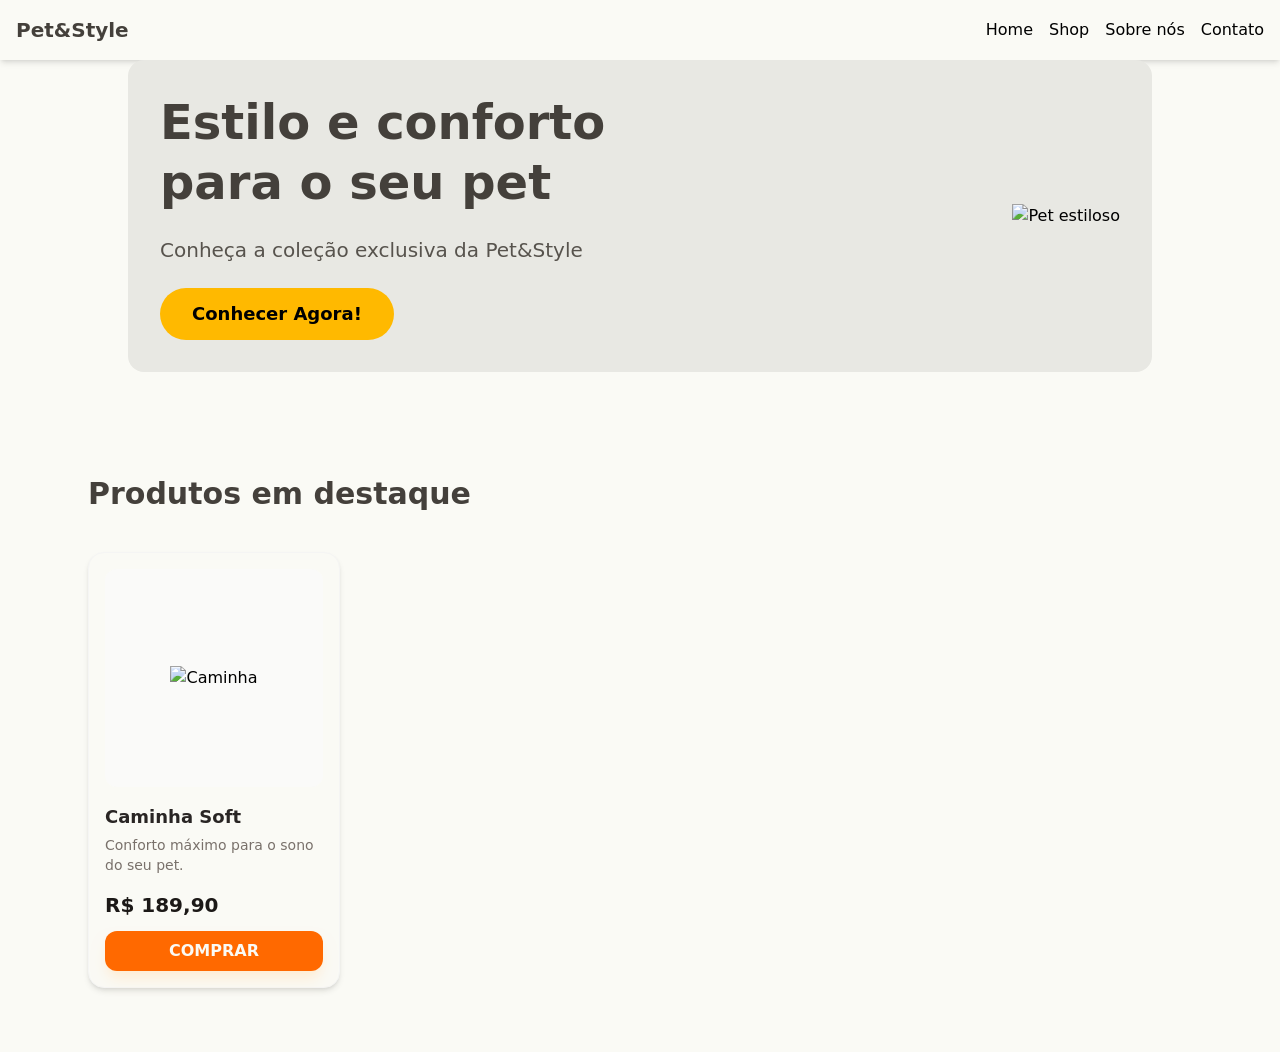
==== index.html @ 5dee0527 "Primeiro commit" ====
<!doctype html>
<html lang="pt-br">
  <head>
    <meta charset="UTF-8" />
    <meta name="viewport" content="width=device-width, initial-scale=1.0" />
    <title>${1:Título da Página}</title>

    <link rel="stylesheet" href="css/style.css" />
  </head>
  <body class="bg-white">
    <header class="p-4 bg-white shadow-md">
      <nav class="flex flex-col md:flex-row md:justify-between md:items-center">
        <div class="flex justify-between items-center">
          <a href="#" class="text-stone-700 font-bold text-xl">Pet&Style</a>
          <button id="menu-button" class="md:hidden p-2 border rounded">
            ☰
          </button>
        </div>

        <ul
          id="menu"
          class="hidden md:flex flex-col md:flex-row gap-4 mt-4 md:mt-0"
        >
          <li><a href="#" class="hover:text-amber-400">Home</a></li>
          <li><a href="#" class="hover:text-amber-400">Shop</a></li>
          <li><a href="#" class="hover:text-amber-400">Sobre nós</a></li>
          <li><a href="#" class="hover:text-amber-400">Contato</a></li>
        </ul>
      </nav>
    </header>
    <main id="main-content" tabindex="-1">
      <section id="hero" class="grid-cols-2">
        <div
          id="container"
          class="bg-olive-200 grid grid-cols-1 md:grid-cols-2 gap-x-8 items-center max-w-5xl mx-auto p-8 rounded-2xl"
        >
          <div class="space-y-6">
            <h1 class="text-5xl font-extrabold text-stone-700 leading-tight">
              Estilo e conforto para o seu pet
            </h1>
            <h2 class="text-xl text-stone-600">
              Conheça a coleção exclusiva da Pet&Style
            </h2>
            <button
              class="bg-amber-400 hover:bg-amber-500 px-8 py-3 rounded-full font-bold transition text-lg"
            >
              Conhecer Agora!
            </button>
          </div>
          <div class="flex justify-center md:justify-end">
            <img
              src="img/herogold3nobg.png"
              alt="Pet estiloso"
              class="max-h-96 md:max-h-[500px] object-contain"
            />
          </div>
        </div>
      </section>
      <section id="produtos" class="py-16 px-6 max-w-6xl mx-auto">
        <h2
          class="text-3xl font-bold text-stone-700 mb-10 text-center md:text-left pt-10"
        >
          Produtos em destaque
        </h2>
        <div class="grid grid-cols-1 md:grid-cols-2 lg:grid-cols-4 gap-8">
          <div
            class="bg-white p-4 rounded-2xl shadow-md border border-stone-100 flex flex-col"
          >
            <div
              class="bg-stone-50 rounded-xl mb-4 flex justify-center items-center aspect-square p-4"
            >
              <img
                src="https://images.unsplash.com/photo-1541599540903-216a46ca1dfa?q=80&w=300"
                alt="Caminha"
                class="max-h-full object-contain"
              />
            </div>

            <div class="flex-grow">
              <h3 class="font-bold text-stone-800 text-lg">Caminha Soft</h3>
              <p class="text-sm text-stone-500 mt-1">
                Conforto máximo para o sono do seu pet.
              </p>
            </div>

            <div class="mt-4">
              <span class="text-xl font-black text-stone-900">R$ 189,90</span>
              <button
                class="w-full mt-3 bg-orange-500 text-white py-2 rounded-xl font-bold hover:bg-orange-600 transition shadow-lg shadow-orange-100"
              >
                COMPRAR
              </button>
            </div>
          </div>
        </div>
      </section>
    </main>

    <script>
      const btn = document.getElementById("menu-button");
      const menu = document.getElementById("menu");

      btn.addEventListener("click", () => {
        menu.classList.toggle("hidden");
        menu.classList.toggle("flex");
      });
    </script>

    <footer>
      <!-- <p>&copy; 2026 - Todos os direitos reservados.</p> -->
    </footer>
  </body>
</html>
---- css/style.css ----
/*! tailwindcss v4.2.2 | MIT License | https://tailwindcss.com */
@layer properties;
@layer theme, base, components, utilities;
@layer theme {
  :root, :host {
    --font-sans: ui-sans-serif, system-ui, sans-serif, "Apple Color Emoji",
      "Segoe UI Emoji", "Segoe UI Symbol", "Noto Color Emoji";
    --font-mono: ui-monospace, SFMono-Regular, Menlo, Monaco, Consolas, "Liberation Mono",
      "Courier New", monospace;
    --color-orange-100: oklch(95.4% 0.038 75.164);
    --color-orange-200: oklch(90.1% 0.076 70.697);
    --color-orange-500: oklch(70.5% 0.213 47.604);
    --color-orange-600: oklch(64.6% 0.222 41.116);
    --color-amber-400: oklch(82.8% 0.189 84.429);
    --color-amber-500: oklch(76.9% 0.188 70.08);
    --color-blue-500: oklch(62.3% 0.214 259.815);
    --color-stone-50: oklch(98.5% 0.001 106.423);
    --color-stone-100: oklch(97% 0.001 106.424);
    --color-stone-500: oklch(55.3% 0.013 58.071);
    --color-stone-600: oklch(44.4% 0.011 73.639);
    --color-stone-700: oklch(37.4% 0.01 67.558);
    --color-stone-800: oklch(26.8% 0.007 34.298);
    --color-stone-900: oklch(21.6% 0.006 56.043);
    --color-olive-50: oklch(98.8% 0.003 106.5);
    --color-olive-100: oklch(96.6% 0.005 106.5);
    --color-olive-200: oklch(93% 0.007 106.5);
    --color-olive-400: oklch(73.7% 0.021 106.9);
    --color-white: oklch(0.9837 0.0066 106.52);
    --spacing: 0.25rem;
    --container-5xl: 64rem;
    --container-6xl: 72rem;
    --container-7xl: 80rem;
    --text-sm: 0.875rem;
    --text-sm--line-height: calc(1.25 / 0.875);
    --text-lg: 1.125rem;
    --text-lg--line-height: calc(1.75 / 1.125);
    --text-xl: 1.25rem;
    --text-xl--line-height: calc(1.75 / 1.25);
    --text-2xl: 1.5rem;
    --text-2xl--line-height: calc(2 / 1.5);
    --text-3xl: 1.875rem;
    --text-3xl--line-height: calc(2.25 / 1.875);
    --text-5xl: 3rem;
    --text-5xl--line-height: 1;
    --font-weight-bold: 700;
    --font-weight-extrabold: 800;
    --font-weight-black: 900;
    --leading-tight: 1.25;
    --leading-snug: 1.375;
    --radius-lg: 0.5rem;
    --radius-xl: 0.75rem;
    --radius-2xl: 1rem;
    --radius-3xl: 1.5rem;
    --default-transition-duration: 150ms;
    --default-transition-timing-function: cubic-bezier(0.4, 0, 0.2, 1);
    --default-font-family: var(--font-sans);
    --default-mono-font-family: var(--font-mono);
  }
}
@layer base {
  *, ::after, ::before, ::backdrop, ::file-selector-button {
    box-sizing: border-box;
    margin: 0;
    padding: 0;
    border: 0 solid;
  }
  html, :host {
    line-height: 1.5;
    -webkit-text-size-adjust: 100%;
    tab-size: 4;
    font-family: var(--default-font-family, ui-sans-serif, system-ui, sans-serif, "Apple Color Emoji", "Segoe UI Emoji", "Segoe UI Symbol", "Noto Color Emoji");
    font-feature-settings: var(--default-font-feature-settings, normal);
    font-variation-settings: var(--default-font-variation-settings, normal);
    -webkit-tap-highlight-color: transparent;
  }
  hr {
    height: 0;
    color: inherit;
    border-top-width: 1px;
  }
  abbr:where([title]) {
    -webkit-text-decoration: underline dotted;
    text-decoration: underline dotted;
  }
  h1, h2, h3, h4, h5, h6 {
    font-size: inherit;
    font-weight: inherit;
  }
  a {
    color: inherit;
    -webkit-text-decoration: inherit;
    text-decoration: inherit;
  }
  b, strong {
    font-weight: bolder;
  }
  code, kbd, samp, pre {
    font-family: var(--default-mono-font-family, ui-monospace, SFMono-Regular, Menlo, Monaco, Consolas, "Liberation Mono", "Courier New", monospace);
    font-feature-settings: var(--default-mono-font-feature-settings, normal);
    font-variation-settings: var(--default-mono-font-variation-settings, normal);
    font-size: 1em;
  }
  small {
    font-size: 80%;
  }
  sub, sup {
    font-size: 75%;
    line-height: 0;
    position: relative;
    vertical-align: baseline;
  }
  sub {
    bottom: -0.25em;
  }
  sup {
    top: -0.5em;
  }
  table {
    text-indent: 0;
    border-color: inherit;
    border-collapse: collapse;
  }
  :-moz-focusring {
    outline: auto;
  }
  progress {
    vertical-align: baseline;
  }
  summary {
    display: list-item;
  }
  ol, ul, menu {
    list-style: none;
  }
  img, svg, video, canvas, audio, iframe, embed, object {
    display: block;
    vertical-align: middle;
  }
  img, video {
    max-width: 100%;
    height: auto;
  }
  button, input, select, optgroup, textarea, ::file-selector-button {
    font: inherit;
    font-feature-settings: inherit;
    font-variation-settings: inherit;
    letter-spacing: inherit;
    color: inherit;
    border-radius: 0;
    background-color: transparent;
    opacity: 1;
  }
  :where(select:is([multiple], [size])) optgroup {
    font-weight: bolder;
  }
  :where(select:is([multiple], [size])) optgroup option {
    padding-inline-start: 20px;
  }
  ::file-selector-button {
    margin-inline-end: 4px;
  }
  ::placeholder {
    opacity: 1;
  }
  @supports (not (-webkit-appearance: -apple-pay-button))  or (contain-intrinsic-size: 1px) {
    ::placeholder {
      color: currentcolor;
      @supports (color: color-mix(in lab, red, red)) {
        color: color-mix(in oklab, currentcolor 50%, transparent);
      }
    }
  }
  textarea {
    resize: vertical;
  }
  ::-webkit-search-decoration {
    -webkit-appearance: none;
  }
  ::-webkit-date-and-time-value {
    min-height: 1lh;
    text-align: inherit;
  }
  ::-webkit-datetime-edit {
    display: inline-flex;
  }
  ::-webkit-datetime-edit-fields-wrapper {
    padding: 0;
  }
  ::-webkit-datetime-edit, ::-webkit-datetime-edit-year-field, ::-webkit-datetime-edit-month-field, ::-webkit-datetime-edit-day-field, ::-webkit-datetime-edit-hour-field, ::-webkit-datetime-edit-minute-field, ::-webkit-datetime-edit-second-field, ::-webkit-datetime-edit-millisecond-field, ::-webkit-datetime-edit-meridiem-field {
    padding-block: 0;
  }
  ::-webkit-calendar-picker-indicator {
    line-height: 1;
  }
  :-moz-ui-invalid {
    box-shadow: none;
  }
  button, input:where([type="button"], [type="reset"], [type="submit"]), ::file-selector-button {
    appearance: button;
  }
  ::-webkit-inner-spin-button, ::-webkit-outer-spin-button {
    height: auto;
  }
  [hidden]:where(:not([hidden="until-found"])) {
    display: none !important;
  }
}
@layer utilities {
  .container {
    width: 100%;
    @media (width >= 40rem) {
      max-width: 40rem;
    }
    @media (width >= 48rem) {
      max-width: 48rem;
    }
    @media (width >= 64rem) {
      max-width: 64rem;
    }
    @media (width >= 80rem) {
      max-width: 80rem;
    }
    @media (width >= 96rem) {
      max-width: 96rem;
    }
  }
  .mx-auto {
    margin-inline: auto;
  }
  .mt-1 {
    margin-top: calc(var(--spacing) * 1);
  }
  .mt-2 {
    margin-top: calc(var(--spacing) * 2);
  }
  .mt-3 {
    margin-top: calc(var(--spacing) * 3);
  }
  .mt-4 {
    margin-top: calc(var(--spacing) * 4);
  }
  .mt-10 {
    margin-top: calc(var(--spacing) * 10);
  }
  .mb-4 {
    margin-bottom: calc(var(--spacing) * 4);
  }
  .mb-10 {
    margin-bottom: calc(var(--spacing) * 10);
  }
  .flex {
    display: flex;
  }
  .grid {
    display: grid;
  }
  .hidden {
    display: none;
  }
  .table {
    display: table;
  }
  .aspect-square {
    aspect-ratio: 1 / 1;
  }
  .max-h-96 {
    max-height: calc(var(--spacing) * 96);
  }
  .max-h-full {
    max-height: 100%;
  }
  .w-full {
    width: 100%;
  }
  .max-w-5xl {
    max-width: var(--container-5xl);
  }
  .max-w-6xl {
    max-width: var(--container-6xl);
  }
  .flex-grow {
    flex-grow: 1;
  }
  .border-collapse {
    border-collapse: collapse;
  }
  .resize {
    resize: both;
  }
  .grid-cols-1 {
    grid-template-columns: repeat(1, minmax(0, 1fr));
  }
  .grid-cols-2 {
    grid-template-columns: repeat(2, minmax(0, 1fr));
  }
  .flex-col {
    flex-direction: column;
  }
  .items-center {
    align-items: center;
  }
  .justify-between {
    justify-content: space-between;
  }
  .justify-center {
    justify-content: center;
  }
  .gap-4 {
    gap: calc(var(--spacing) * 4);
  }
  .gap-8 {
    gap: calc(var(--spacing) * 8);
  }
  .space-y-6 {
    :where(& > :not(:last-child)) {
      --tw-space-y-reverse: 0;
      margin-block-start: calc(calc(var(--spacing) * 6) * var(--tw-space-y-reverse));
      margin-block-end: calc(calc(var(--spacing) * 6) * calc(1 - var(--tw-space-y-reverse)));
    }
  }
  .gap-x-8 {
    column-gap: calc(var(--spacing) * 8);
  }
  .rounded {
    border-radius: 0.25rem;
  }
  .rounded-2xl {
    border-radius: var(--radius-2xl);
  }
  .rounded-3xl {
    border-radius: var(--radius-3xl);
  }
  .rounded-full {
    border-radius: calc(infinity * 1px);
  }
  .rounded-lg {
    border-radius: var(--radius-lg);
  }
  .rounded-xl {
    border-radius: var(--radius-xl);
  }
  .border {
    border-style: var(--tw-border-style);
    border-width: 1px;
  }
  .border-stone-100 {
    border-color: var(--color-stone-100);
  }
  .bg-amber-400 {
    background-color: var(--color-amber-400);
  }
  .bg-olive-200 {
    background-color: var(--color-olive-200);
  }
  .bg-orange-500 {
    background-color: var(--color-orange-500);
  }
  .bg-stone-50 {
    background-color: var(--color-stone-50);
  }
  .bg-white {
    background-color: var(--color-white);
  }
  .object-contain {
    object-fit: contain;
  }
  .p-2 {
    padding: calc(var(--spacing) * 2);
  }
  .p-4 {
    padding: calc(var(--spacing) * 4);
  }
  .p-5 {
    padding: calc(var(--spacing) * 5);
  }
  .p-8 {
    padding: calc(var(--spacing) * 8);
  }
  .px-6 {
    padding-inline: calc(var(--spacing) * 6);
  }
  .px-8 {
    padding-inline: calc(var(--spacing) * 8);
  }
  .py-2 {
    padding-block: calc(var(--spacing) * 2);
  }
  .py-3 {
    padding-block: calc(var(--spacing) * 3);
  }
  .py-16 {
    padding-block: calc(var(--spacing) * 16);
  }
  .pt-8 {
    padding-top: calc(var(--spacing) * 8);
  }
  .pt-10 {
    padding-top: calc(var(--spacing) * 10);
  }
  .text-center {
    text-align: center;
  }
  .text-2xl {
    font-size: var(--text-2xl);
    line-height: var(--tw-leading, var(--text-2xl--line-height));
  }
  .text-3xl {
    font-size: var(--text-3xl);
    line-height: var(--tw-leading, var(--text-3xl--line-height));
  }
  .text-5xl {
    font-size: var(--text-5xl);
    line-height: var(--tw-leading, var(--text-5xl--line-height));
  }
  .text-lg {
    font-size: var(--text-lg);
    line-height: var(--tw-leading, var(--text-lg--line-height));
  }
  .text-sm {
    font-size: var(--text-sm);
    line-height: var(--tw-leading, var(--text-sm--line-height));
  }
  .text-xl {
    font-size: var(--text-xl);
    line-height: var(--tw-leading, var(--text-xl--line-height));
  }
  .leading-snug {
    --tw-leading: var(--leading-snug);
    line-height: var(--leading-snug);
  }
  .leading-tight {
    --tw-leading: var(--leading-tight);
    line-height: var(--leading-tight);
  }
  .font-black {
    --tw-font-weight: var(--font-weight-black);
    font-weight: var(--font-weight-black);
  }
  .font-bold {
    --tw-font-weight: var(--font-weight-bold);
    font-weight: var(--font-weight-bold);
  }
  .font-extrabold {
    --tw-font-weight: var(--font-weight-extrabold);
    font-weight: var(--font-weight-extrabold);
  }
  .text-stone-500 {
    color: var(--color-stone-500);
  }
  .text-stone-600 {
    color: var(--color-stone-600);
  }
  .text-stone-700 {
    color: var(--color-stone-700);
  }
  .text-stone-800 {
    color: var(--color-stone-800);
  }
  .text-stone-900 {
    color: var(--color-stone-900);
  }
  .text-white {
    color: var(--color-white);
  }
  .underline {
    text-decoration-line: underline;
  }
  .shadow-lg {
    --tw-shadow: 0 10px 15px -3px var(--tw-shadow-color, rgb(0 0 0 / 0.1)), 0 4px 6px -4px var(--tw-shadow-color, rgb(0 0 0 / 0.1));
    box-shadow: var(--tw-inset-shadow), var(--tw-inset-ring-shadow), var(--tw-ring-offset-shadow), var(--tw-ring-shadow), var(--tw-shadow);
  }
  .shadow-md {
    --tw-shadow: 0 4px 6px -1px var(--tw-shadow-color, rgb(0 0 0 / 0.1)), 0 2px 4px -2px var(--tw-shadow-color, rgb(0 0 0 / 0.1));
    box-shadow: var(--tw-inset-shadow), var(--tw-inset-ring-shadow), var(--tw-ring-offset-shadow), var(--tw-ring-shadow), var(--tw-shadow);
  }
  .shadow-xl {
    --tw-shadow: 0 20px 25px -5px var(--tw-shadow-color, rgb(0 0 0 / 0.1)), 0 8px 10px -6px var(--tw-shadow-color, rgb(0 0 0 / 0.1));
    box-shadow: var(--tw-inset-shadow), var(--tw-inset-ring-shadow), var(--tw-ring-offset-shadow), var(--tw-ring-shadow), var(--tw-shadow);
  }
  .shadow-orange-100 {
    --tw-shadow-color: oklch(95.4% 0.038 75.164);
    @supports (color: color-mix(in lab, red, red)) {
      --tw-shadow-color: color-mix(in oklab, var(--color-orange-100) var(--tw-shadow-alpha), transparent);
    }
  }
  .shadow-orange-200 {
    --tw-shadow-color: oklch(90.1% 0.076 70.697);
    @supports (color: color-mix(in lab, red, red)) {
      --tw-shadow-color: color-mix(in oklab, var(--color-orange-200) var(--tw-shadow-alpha), transparent);
    }
  }
  .outline {
    outline-style: var(--tw-outline-style);
    outline-width: 1px;
  }
  .transition {
    transition-property: color, background-color, border-color, outline-color, text-decoration-color, fill, stroke, --tw-gradient-from, --tw-gradient-via, --tw-gradient-to, opacity, box-shadow, transform, translate, scale, rotate, filter, -webkit-backdrop-filter, backdrop-filter, display, content-visibility, overlay, pointer-events;
    transition-timing-function: var(--tw-ease, var(--default-transition-timing-function));
    transition-duration: var(--tw-duration, var(--default-transition-duration));
  }
  .transition-all {
    transition-property: all;
    transition-timing-function: var(--tw-ease, var(--default-transition-timing-function));
    transition-duration: var(--tw-duration, var(--default-transition-duration));
  }
  .transition-transform {
    transition-property: transform, translate, scale, rotate;
    transition-timing-function: var(--tw-ease, var(--default-transition-timing-function));
    transition-duration: var(--tw-duration, var(--default-transition-duration));
  }
  .duration-300 {
    --tw-duration: 300ms;
    transition-duration: 300ms;
  }
  .hover\:scale-105 {
    &:hover {
      @media (hover: hover) {
        --tw-scale-x: 105%;
        --tw-scale-y: 105%;
        --tw-scale-z: 105%;
        scale: var(--tw-scale-x) var(--tw-scale-y);
      }
    }
  }
  .hover\:bg-amber-500 {
    &:hover {
      @media (hover: hover) {
        background-color: var(--color-amber-500);
      }
    }
  }
  .hover\:bg-orange-600 {
    &:hover {
      @media (hover: hover) {
        background-color: var(--color-orange-600);
      }
    }
  }
  .hover\:text-amber-400 {
    &:hover {
      @media (hover: hover) {
        color: var(--color-amber-400);
      }
    }
  }
  .md\:mt-0 {
    @media (width >= 48rem) {
      margin-top: calc(var(--spacing) * 0);
    }
  }
  .md\:flex {
    @media (width >= 48rem) {
      display: flex;
    }
  }
  .md\:hidden {
    @media (width >= 48rem) {
      display: none;
    }
  }
  .md\:max-h-\[500px\] {
    @media (width >= 48rem) {
      max-height: 500px;
    }
  }
  .md\:grid-cols-2 {
    @media (width >= 48rem) {
      grid-template-columns: repeat(2, minmax(0, 1fr));
    }
  }
  .md\:flex-row {
    @media (width >= 48rem) {
      flex-direction: row;
    }
  }
  .md\:items-center {
    @media (width >= 48rem) {
      align-items: center;
    }
  }
  .md\:justify-between {
    @media (width >= 48rem) {
      justify-content: space-between;
    }
  }
  .md\:justify-end {
    @media (width >= 48rem) {
      justify-content: flex-end;
    }
  }
  .md\:text-left {
    @media (width >= 48rem) {
      text-align: left;
    }
  }
  .lg\:grid-cols-4 {
    @media (width >= 64rem) {
      grid-template-columns: repeat(4, minmax(0, 1fr));
    }
  }
}
@property --tw-space-y-reverse {
  syntax: "*";
  inherits: false;
  initial-value: 0;
}
@property --tw-border-style {
  syntax: "*";
  inherits: false;
  initial-value: solid;
}
@property --tw-leading {
  syntax: "*";
  inherits: false;
}
@property --tw-font-weight {
  syntax: "*";
  inherits: false;
}
@property --tw-shadow {
  syntax: "*";
  inherits: false;
  initial-value: 0 0 #0000;
}
@property --tw-shadow-color {
  syntax: "*";
  inherits: false;
}
@property --tw-shadow-alpha {
  syntax: "<percentage>";
  inherits: false;
  initial-value: 100%;
}
@property --tw-inset-shadow {
  syntax: "*";
  inherits: false;
  initial-value: 0 0 #0000;
}
@property --tw-inset-shadow-color {
  syntax: "*";
  inherits: false;
}
@property --tw-inset-shadow-alpha {
  syntax: "<percentage>";
  inherits: false;
  initial-value: 100%;
}
@property --tw-ring-color {
  syntax: "*";
  inherits: false;
}
@property --tw-ring-shadow {
  syntax: "*";
  inherits: false;
  initial-value: 0 0 #0000;
}
@property --tw-inset-ring-color {
  syntax: "*";
  inherits: false;
}
@property --tw-inset-ring-shadow {
  syntax: "*";
  inherits: false;
  initial-value: 0 0 #0000;
}
@property --tw-ring-inset {
  syntax: "*";
  inherits: false;
}
@property --tw-ring-offset-width {
  syntax: "<length>";
  inherits: false;
  initial-value: 0px;
}
@property --tw-ring-offset-color {
  syntax: "*";
  inherits: false;
  initial-value: #fff;
}
@property --tw-ring-offset-shadow {
  syntax: "*";
  inherits: false;
  initial-value: 0 0 #0000;
}
@property --tw-outline-style {
  syntax: "*";
  inherits: false;
  initial-value: solid;
}
@property --tw-duration {
  syntax: "*";
  inherits: false;
}
@property --tw-scale-x {
  syntax: "*";
  inherits: false;
  initial-value: 1;
}
@property --tw-scale-y {
  syntax: "*";
  inherits: false;
  initial-value: 1;
}
@property --tw-scale-z {
  syntax: "*";
  inherits: false;
  initial-value: 1;
}
@layer properties {
  @supports ((-webkit-hyphens: none) and (not (margin-trim: inline))) or ((-moz-orient: inline) and (not (color:rgb(from red r g b)))) {
    *, ::before, ::after, ::backdrop {
      --tw-space-y-reverse: 0;
      --tw-border-style: solid;
      --tw-leading: initial;
      --tw-font-weight: initial;
      --tw-shadow: 0 0 #0000;
      --tw-shadow-color: initial;
      --tw-shadow-alpha: 100%;
      --tw-inset-shadow: 0 0 #0000;
      --tw-inset-shadow-color: initial;
      --tw-inset-shadow-alpha: 100%;
      --tw-ring-color: initial;
      --tw-ring-shadow: 0 0 #0000;
      --tw-inset-ring-color: initial;
      --tw-inset-ring-shadow: 0 0 #0000;
      --tw-ring-inset: initial;
      --tw-ring-offset-width: 0px;
      --tw-ring-offset-color: #fff;
      --tw-ring-offset-shadow: 0 0 #0000;
      --tw-outline-style: solid;
      --tw-duration: initial;
      --tw-scale-x: 1;
      --tw-scale-y: 1;
      --tw-scale-z: 1;
    }
  }
}
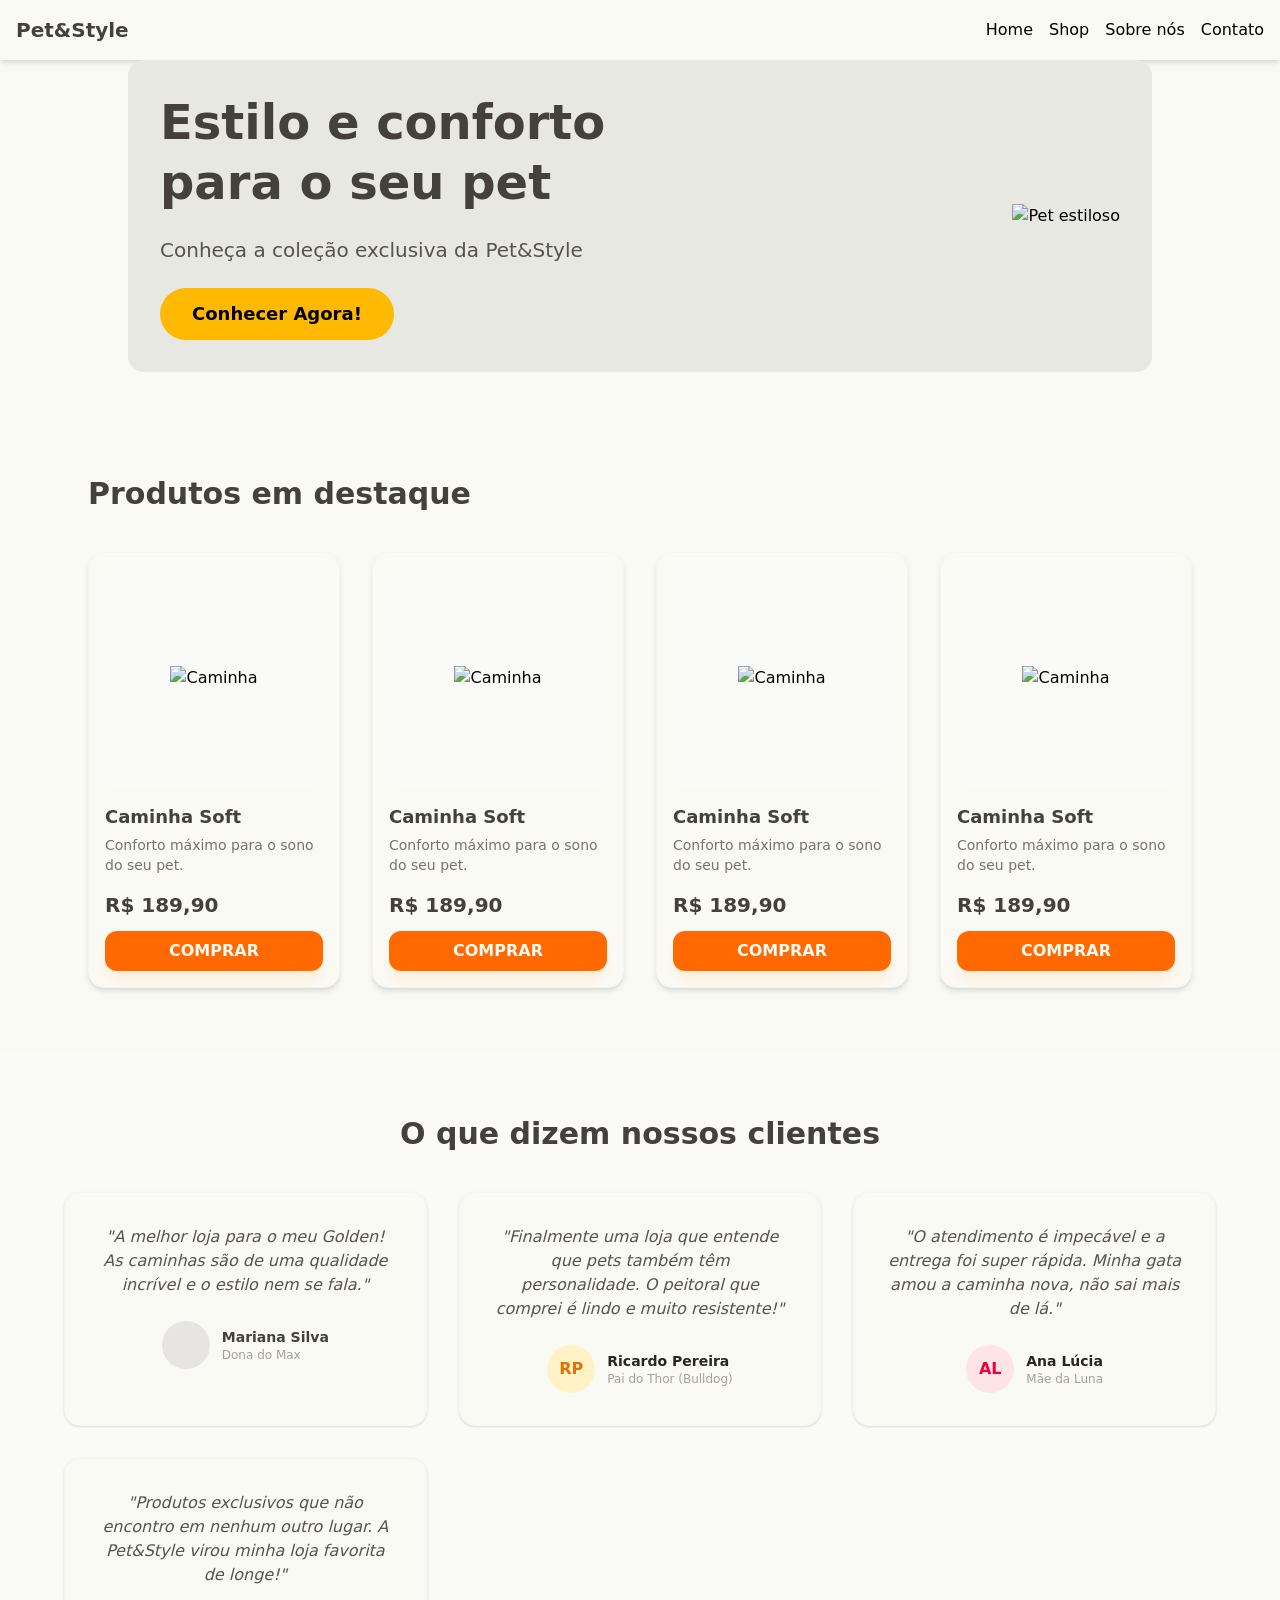
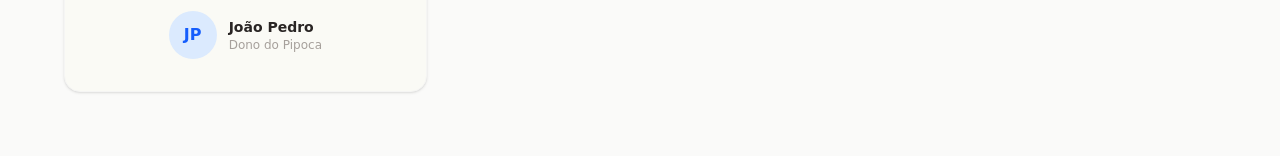
==== commit 652eea85: "depoimento feito" ====
--- a/index.html
+++ b/index.html
@@ -70,26 +70,201 @@
               class="bg-stone-50 rounded-xl mb-4 flex justify-center items-center aspect-square p-4"
             >
               <img
-                src="https://images.unsplash.com/photo-1541599540903-216a46ca1dfa?q=80&w=300"
-                alt="Caminha"
-                class="max-h-full object-contain"
-              />
-            </div>
-
-            <div class="flex-grow">
-              <h3 class="font-bold text-stone-800 text-lg">Caminha Soft</h3>
-              <p class="text-sm text-stone-500 mt-1">
-                Conforto máximo para o sono do seu pet.
-              </p>
-            </div>
-
-            <div class="mt-4">
-              <span class="text-xl font-black text-stone-900">R$ 189,90</span>
-              <button
-                class="w-full mt-3 bg-orange-500 text-white py-2 rounded-xl font-bold hover:bg-orange-600 transition shadow-lg shadow-orange-100"
-              >
-                COMPRAR
-              </button>
+                src="https://placehold.co/600x400"
+                alt="Caminha"
+                class="max-h-full object-contain"
+              />
+            </div>
+
+            <div class="flex-grow">
+              <h3 class="font-bold text-stone-700 text-lg">Caminha Soft</h3>
+              <p class="text-sm text-stone-500 mt-1">
+                Conforto máximo para o sono do seu pet.
+              </p>
+            </div>
+
+            <div class="mt-4">
+              <span class="text-xl font-black text-stone-700">R$ 189,90</span>
+              <button
+                class="w-full mt-3 bg-orange-500 text-white py-2 rounded-xl font-bold hover:bg-orange-600 transition shadow-lg shadow-orange-100"
+              >
+                COMPRAR
+              </button>
+            </div>
+          </div>
+          <div
+            class="bg-white p-4 rounded-2xl shadow-md border border-stone-100 flex flex-col"
+          >
+            <div
+              class="bg-stone-50 rounded-xl mb-4 flex justify-center items-center aspect-square p-4"
+            >
+              <img
+                src="https://placehold.co/600x400"
+                alt="Caminha"
+                class="max-h-full object-contain"
+              />
+            </div>
+
+            <div class="flex-grow">
+              <h3 class="font-bold text-stone-700 text-lg">Caminha Soft</h3>
+              <p class="text-sm text-stone-500 mt-1">
+                Conforto máximo para o sono do seu pet.
+              </p>
+            </div>
+
+            <div class="mt-4">
+              <span class="text-xl font-black text-stone-700">R$ 189,90</span>
+              <button
+                class="w-full mt-3 bg-orange-500 text-white py-2 rounded-xl font-bold hover:bg-orange-600 transition shadow-lg shadow-orange-100"
+              >
+                COMPRAR
+              </button>
+            </div>
+          </div>
+          <div
+            class="bg-white p-4 rounded-2xl shadow-md border border-stone-100 flex flex-col"
+          >
+            <div
+              class="bg-stone-50 rounded-xl mb-4 flex justify-center items-center aspect-square p-4"
+            >
+              <img
+                src="https://placehold.co/600x400"
+                alt="Caminha"
+                class="max-h-full object-contain"
+              />
+            </div>
+
+            <div class="flex-grow">
+              <h3 class="font-bold text-stone-700 text-lg">Caminha Soft</h3>
+              <p class="text-sm text-stone-500 mt-1">
+                Conforto máximo para o sono do seu pet.
+              </p>
+            </div>
+
+            <div class="mt-4">
+              <span class="text-xl font-black text-stone-700">R$ 189,90</span>
+              <button
+                class="w-full mt-3 bg-orange-500 text-white py-2 rounded-xl font-bold hover:bg-orange-600 transition shadow-lg shadow-orange-100"
+              >
+                COMPRAR
+              </button>
+            </div>
+          </div>
+          <div
+            class="bg-white p-4 rounded-2xl shadow-md border border-stone-100 flex flex-col"
+          >
+            <div
+              class="bg-stone-50 rounded-xl mb-4 flex justify-center items-center aspect-square p-4"
+            >
+              <img
+                src="https://placehold.co/600x400"
+                alt="Caminha"
+                class="max-h-full object-contain"
+              />
+            </div>
+
+            <div class="flex-grow">
+              <h3 class="font-bold text-stone-700 text-lg">Caminha Soft</h3>
+              <p class="text-sm text-stone-500 mt-1">
+                Conforto máximo para o sono do seu pet.
+              </p>
+            </div>
+
+            <div class="mt-4">
+              <span class="text-xl font-black text-stone-700">R$ 189,90</span>
+              <button
+                class="w-full mt-3 bg-orange-500 text-white py-2 rounded-xl font-bold hover:bg-orange-600 transition shadow-lg shadow-orange-100"
+              >
+                COMPRAR
+              </button>
+            </div>
+          </div>
+        </div>
+      </section>
+      <section id="depoimentos" class="py-16 bg-stone-50 px-6">
+        <div class="max-w-6xl mx-auto">
+          <h2 class="text-3xl font-bold text-stone-700 mb-10 text-center">
+            O que dizem nossos clientes
+          </h2>
+          <div class="grid grid-cols-1 md:grid-cols-3 gap-8">
+            <div
+              class="bg-white p-8 rounded-2xl shadow-sm border border-stone-100 flex flex-col items-center text-center"
+            >
+              <p class="text-stone-600 italic mb-6">
+                "A melhor loja para o meu Golden! As caminhas são de uma
+                qualidade incrível e o estilo nem se fala."
+              </p>
+              <div class="flex items-center gap-3">
+                <div class="w-12 h-12 bg-stone-200 rounded-full"></div>
+                <div class="text-left">
+                  <h4 class="font-bold text-stone-700 text-sm">
+                    Mariana Silva
+                  </h4>
+                  <p class="text-xs text-stone-400">Dona do Max</p>
+                </div>
+              </div>
+            </div>
+            <div
+              class="bg-white p-8 rounded-2xl shadow-sm border border-stone-100 flex flex-col items-center text-center"
+            >
+              <p class="text-stone-600 italic mb-6">
+                "Finalmente uma loja que entende que pets também têm
+                personalidade. O peitoral que comprei é lindo e muito
+                resistente!"
+              </p>
+              <div class="flex items-center gap-3">
+                <div
+                  class="w-12 h-12 bg-amber-100 rounded-full flex items-center justify-center font-bold text-amber-600"
+                >
+                  RP
+                </div>
+                <div class="text-left">
+                  <h4 class="font-bold text-stone-800 text-sm">
+                    Ricardo Pereira
+                  </h4>
+                  <p class="text-xs text-stone-400">Pai do Thor (Bulldog)</p>
+                </div>
+              </div>
+            </div>
+
+            <div
+              class="bg-white p-8 rounded-2xl shadow-sm border border-stone-100 flex flex-col items-center text-center"
+            >
+              <p class="text-stone-600 italic mb-6">
+                "O atendimento é impecável e a entrega foi super rápida. Minha
+                gata amou a caminha nova, não sai mais de lá."
+              </p>
+              <div class="flex items-center gap-3">
+                <div
+                  class="w-12 h-12 bg-rose-100 rounded-full flex items-center justify-center font-bold text-rose-600"
+                >
+                  AL
+                </div>
+                <div class="text-left">
+                  <h4 class="font-bold text-stone-800 text-sm">Ana Lúcia</h4>
+                  <p class="text-xs text-stone-400">Mãe da Luna</p>
+                </div>
+              </div>
+            </div>
+
+            <div
+              class="bg-white p-8 rounded-2xl shadow-sm border border-stone-100 flex flex-col items-center text-center"
+            >
+              <p class="text-stone-600 italic mb-6">
+                "Produtos exclusivos que não encontro em nenhum outro lugar. A
+                Pet&Style virou minha loja favorita de longe!"
+              </p>
+              <div class="flex items-center gap-3">
+                <div
+                  class="w-12 h-12 bg-blue-100 rounded-full flex items-center justify-center font-bold text-blue-600"
+                >
+                  JP
+                </div>
+                <div class="text-left">
+                  <h4 class="font-bold text-stone-800 text-sm">João Pedro</h4>
+                  <p class="text-xs text-stone-400">Dono do Pipoca</p>
+                </div>
+              </div>
             </div>
           </div>
         </div>
--- a/css/style.css
+++ b/css/style.css
@@ -7,15 +7,25 @@
       "Segoe UI Emoji", "Segoe UI Symbol", "Noto Color Emoji";
     --font-mono: ui-monospace, SFMono-Regular, Menlo, Monaco, Consolas, "Liberation Mono",
       "Courier New", monospace;
+    --color-red-600: oklch(57.7% 0.245 27.325);
     --color-orange-100: oklch(95.4% 0.038 75.164);
     --color-orange-200: oklch(90.1% 0.076 70.697);
     --color-orange-500: oklch(70.5% 0.213 47.604);
     --color-orange-600: oklch(64.6% 0.222 41.116);
+    --color-amber-100: oklch(96.2% 0.059 95.617);
     --color-amber-400: oklch(82.8% 0.189 84.429);
     --color-amber-500: oklch(76.9% 0.188 70.08);
+    --color-amber-600: oklch(66.6% 0.179 58.318);
+    --color-blue-100: oklch(93.2% 0.032 255.585);
     --color-blue-500: oklch(62.3% 0.214 259.815);
+    --color-blue-600: oklch(54.6% 0.245 262.881);
+    --color-rose-100: oklch(94.1% 0.03 12.58);
+    --color-rose-600: oklch(58.6% 0.253 17.585);
     --color-stone-50: oklch(98.5% 0.001 106.423);
     --color-stone-100: oklch(97% 0.001 106.424);
+    --color-stone-200: oklch(92.3% 0.003 48.717);
+    --color-stone-300: oklch(86.9% 0.005 56.366);
+    --color-stone-400: oklch(70.9% 0.01 56.259);
     --color-stone-500: oklch(55.3% 0.013 58.071);
     --color-stone-600: oklch(44.4% 0.011 73.639);
     --color-stone-700: oklch(37.4% 0.01 67.558);
@@ -30,6 +40,8 @@
     --container-5xl: 64rem;
     --container-6xl: 72rem;
     --container-7xl: 80rem;
+    --text-xs: 0.75rem;
+    --text-xs--line-height: calc(1 / 0.75);
     --text-sm: 0.875rem;
     --text-sm--line-height: calc(1.25 / 0.875);
     --text-lg: 1.125rem;
@@ -245,6 +257,9 @@
   .mb-4 {
     margin-bottom: calc(var(--spacing) * 4);
   }
+  .mb-6 {
+    margin-bottom: calc(var(--spacing) * 6);
+  }
   .mb-10 {
     margin-bottom: calc(var(--spacing) * 10);
   }
@@ -263,12 +278,36 @@
   .aspect-square {
     aspect-ratio: 1 / 1;
   }
+  .h-12 {
+    height: calc(var(--spacing) * 12);
+  }
+  .h-14 {
+    height: calc(var(--spacing) * 14);
+  }
   .max-h-96 {
     max-height: calc(var(--spacing) * 96);
   }
   .max-h-full {
     max-height: 100%;
   }
+  .w-8 {
+    width: calc(var(--spacing) * 8);
+  }
+  .w-12 {
+    width: calc(var(--spacing) * 12);
+  }
+  .w-13 {
+    width: calc(var(--spacing) * 13);
+  }
+  .w-14 {
+    width: calc(var(--spacing) * 14);
+  }
+  .w-48 {
+    width: calc(var(--spacing) * 48);
+  }
+  .w-120 {
+    width: calc(var(--spacing) * 120);
+  }
   .w-full {
     width: 100%;
   }
@@ -304,6 +343,9 @@
   }
   .justify-center {
     justify-content: center;
+  }
+  .gap-3 {
+    gap: calc(var(--spacing) * 3);
   }
   .gap-4 {
     gap: calc(var(--spacing) * 4);
@@ -343,21 +385,48 @@
     border-style: var(--tw-border-style);
     border-width: 1px;
   }
+  .border-red-600 {
+    border-color: var(--color-red-600);
+  }
   .border-stone-100 {
     border-color: var(--color-stone-100);
   }
+  .border-stone-900 {
+    border-color: var(--color-stone-900);
+  }
+  .bg-amber-100 {
+    background-color: var(--color-amber-100);
+  }
   .bg-amber-400 {
     background-color: var(--color-amber-400);
   }
+  .bg-blue-100 {
+    background-color: var(--color-blue-100);
+  }
   .bg-olive-200 {
     background-color: var(--color-olive-200);
   }
   .bg-orange-500 {
     background-color: var(--color-orange-500);
   }
+  .bg-red-600 {
+    background-color: var(--color-red-600);
+  }
+  .bg-rose-100 {
+    background-color: var(--color-rose-100);
+  }
   .bg-stone-50 {
     background-color: var(--color-stone-50);
   }
+  .bg-stone-200 {
+    background-color: var(--color-stone-200);
+  }
+  .bg-stone-300 {
+    background-color: var(--color-stone-300);
+  }
+  .bg-stone-900 {
+    background-color: var(--color-stone-900);
+  }
   .bg-white {
     background-color: var(--color-white);
   }
@@ -399,6 +468,9 @@
   }
   .text-center {
     text-align: center;
+  }
+  .text-left {
+    text-align: left;
   }
   .text-2xl {
     font-size: var(--text-2xl);
@@ -424,6 +496,10 @@
     font-size: var(--text-xl);
     line-height: var(--tw-leading, var(--text-xl--line-height));
   }
+  .text-xs {
+    font-size: var(--text-xs);
+    line-height: var(--tw-leading, var(--text-xs--line-height));
+  }
   .leading-snug {
     --tw-leading: var(--leading-snug);
     line-height: var(--leading-snug);
@@ -444,6 +520,21 @@
     --tw-font-weight: var(--font-weight-extrabold);
     font-weight: var(--font-weight-extrabold);
   }
+  .text-amber-600 {
+    color: var(--color-amber-600);
+  }
+  .text-blue-600 {
+    color: var(--color-blue-600);
+  }
+  .text-rose-600 {
+    color: var(--color-rose-600);
+  }
+  .text-stone-100 {
+    color: var(--color-stone-100);
+  }
+  .text-stone-400 {
+    color: var(--color-stone-400);
+  }
   .text-stone-500 {
     color: var(--color-stone-500);
   }
@@ -461,6 +552,9 @@
   }
   .text-white {
     color: var(--color-white);
+  }
+  .italic {
+    font-style: italic;
   }
   .underline {
     text-decoration-line: underline;
@@ -471,6 +565,10 @@
   }
   .shadow-md {
     --tw-shadow: 0 4px 6px -1px var(--tw-shadow-color, rgb(0 0 0 / 0.1)), 0 2px 4px -2px var(--tw-shadow-color, rgb(0 0 0 / 0.1));
+    box-shadow: var(--tw-inset-shadow), var(--tw-inset-ring-shadow), var(--tw-ring-offset-shadow), var(--tw-ring-shadow), var(--tw-shadow);
+  }
+  .shadow-sm {
+    --tw-shadow: 0 1px 3px 0 var(--tw-shadow-color, rgb(0 0 0 / 0.1)), 0 1px 2px -1px var(--tw-shadow-color, rgb(0 0 0 / 0.1));
     box-shadow: var(--tw-inset-shadow), var(--tw-inset-ring-shadow), var(--tw-ring-offset-shadow), var(--tw-ring-shadow), var(--tw-shadow);
   }
   .shadow-xl {
@@ -566,6 +664,11 @@
   .md\:grid-cols-2 {
     @media (width >= 48rem) {
       grid-template-columns: repeat(2, minmax(0, 1fr));
+    }
+  }
+  .md\:grid-cols-3 {
+    @media (width >= 48rem) {
+      grid-template-columns: repeat(3, minmax(0, 1fr));
     }
   }
   .md\:flex-row {
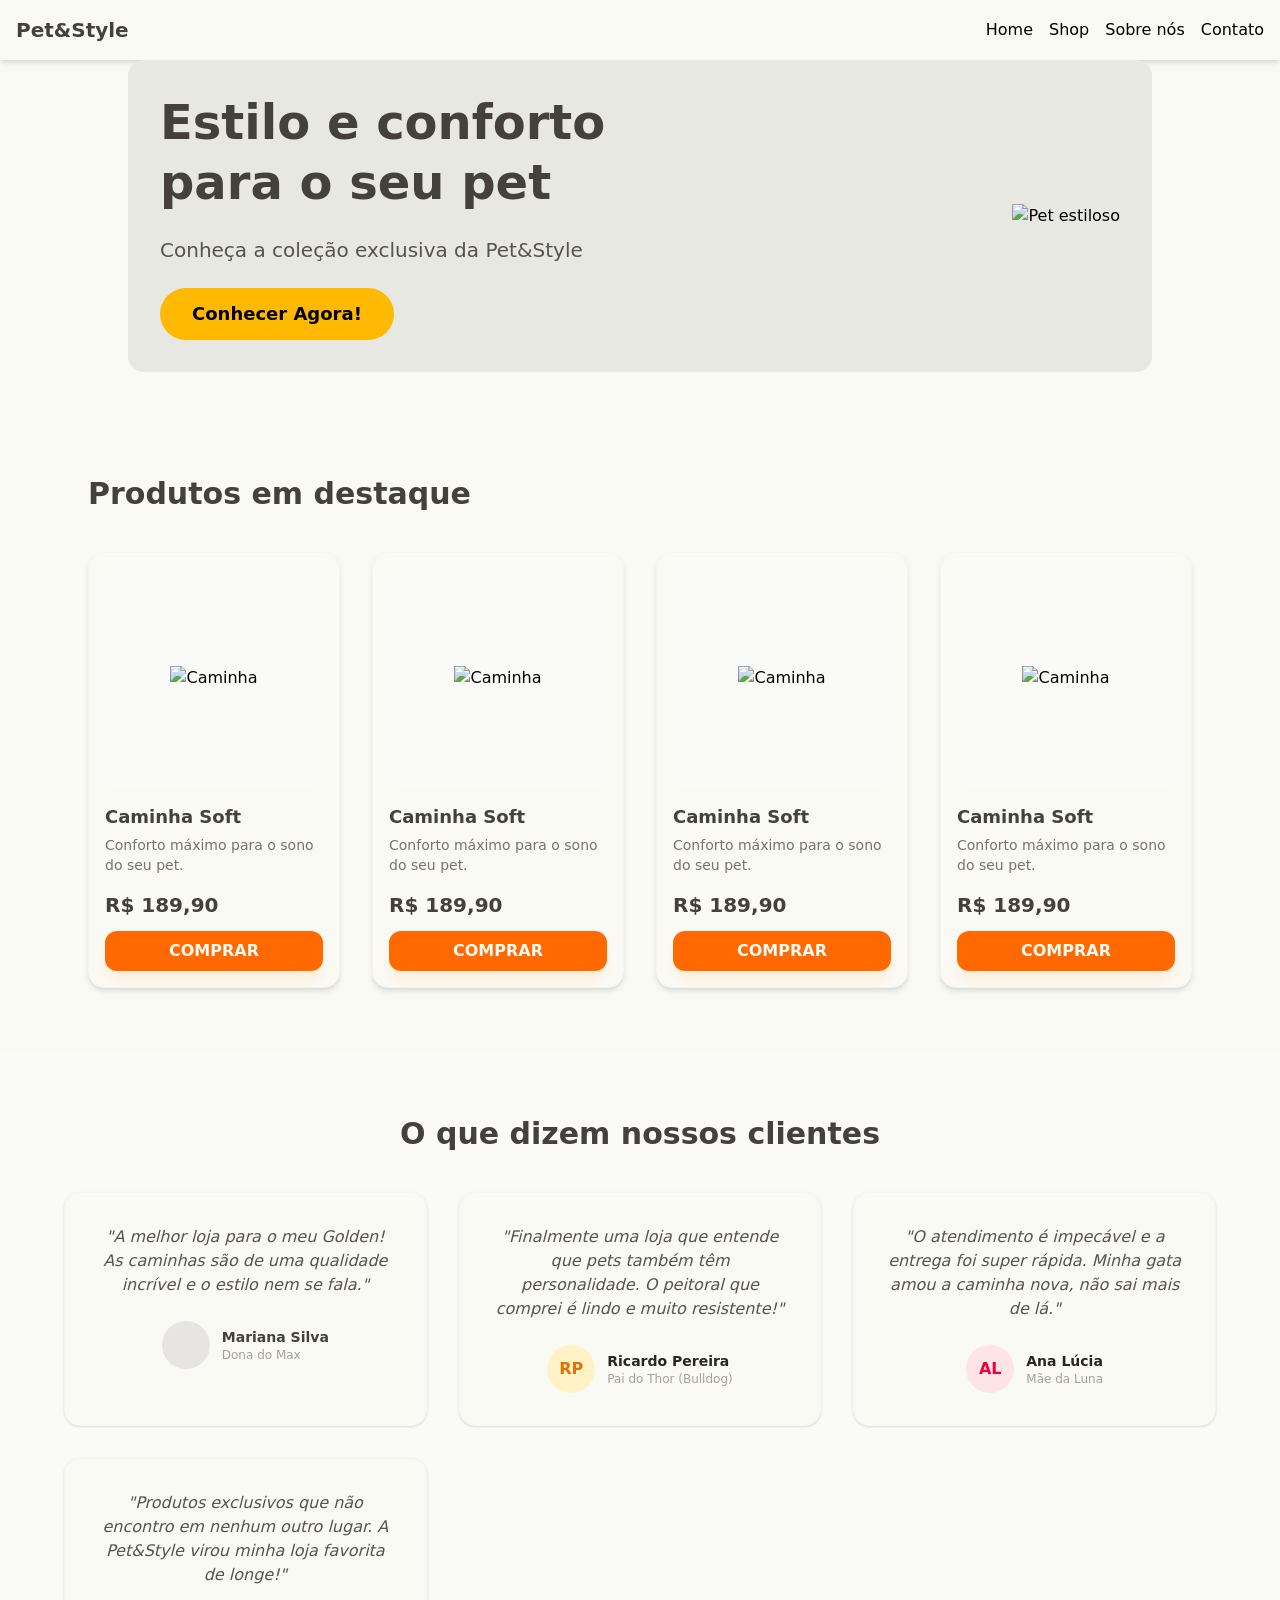
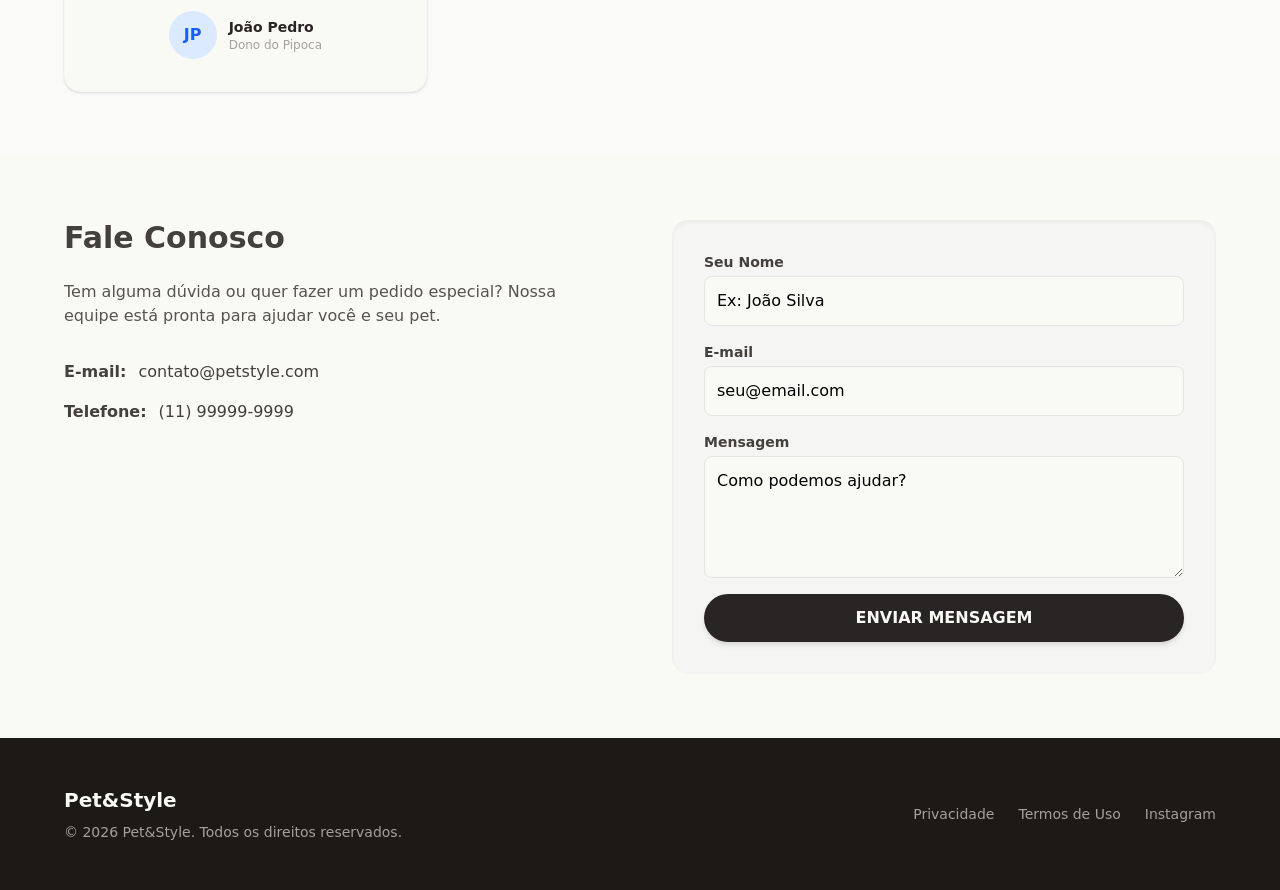
==== commit 858e9c69: "Seção de contato e footer finalizados" ====
--- a/index.html
+++ b/index.html
@@ -269,6 +269,82 @@
           </div>
         </div>
       </section>
+      <section id="contato" class="py-16 px-6 bg-white">
+        <div class="max-w-6xl mx-auto">
+          <div class="grid grid-cols-1 md:grid-cols-2 gap-16 items-start">
+            <div>
+              <h2 class="text-3xl font-bold text-stone-700 mb-6">
+                Fale Conosco
+              </h2>
+              <p class="text-stone-600 mb-8">
+                Tem alguma dúvida ou quer fazer um pedido especial? Nossa equipe
+                está pronta para ajudar você e seu pet.
+              </p>
+              <div class="space-y-4">
+                <p class="flex items-center gap-3 text-stone-700">
+                  <span class="font-bold">E-mail:</span> contato@petstyle.com
+                </p>
+                <p class="flex items-center gap-3 text-stone-700">
+                  <span class="font-bold">Telefone:</span> (11) 99999-9999
+                </p>
+              </div>
+            </div>
+
+            <div class="bg-stone-100 p-8 rounded-2xl shadow-inner">
+              <form class="space-y-4">
+                <div class="flex flex-col">
+                  <label
+                    for="nome"
+                    class="text-sm font-bold text-stone-700 mb-1"
+                    >Seu Nome</label
+                  >
+                  <input
+                    type="text"
+                    id="nome"
+                    placeholder="Ex: João Silva"
+                    class="p-3 rounded-lg border border-stone-200 focus:outline-none focus:ring-2 focus:ring-amber-400 bg-white"
+                  />
+                </div>
+
+                <div class="flex flex-col">
+                  <label
+                    for="email"
+                    class="text-sm font-bold text-stone-700 mb-1"
+                    >E-mail</label
+                  >
+                  <input
+                    type="email"
+                    id="email"
+                    placeholder="seu@email.com"
+                    class="p-3 rounded-lg border border-stone-200 focus:outline-none focus:ring-2 focus:ring-amber-400 bg-white"
+                  />
+                </div>
+
+                <div class="flex flex-col">
+                  <label
+                    for="mensagem"
+                    class="text-sm font-bold text-stone-700 mb-1"
+                    >Mensagem</label
+                  >
+                  <textarea
+                    id="mensagem"
+                    rows="4"
+                    placeholder="Como podemos ajudar?"
+                    class="p-3 rounded-lg border border-stone-200 focus:outline-none focus:ring-2 focus:ring-amber-400 bg-white"
+                  ></textarea>
+                </div>
+
+                <button
+                  type="submit"
+                  class="w-full bg-stone-800 text-white py-3 rounded-full font-bold uppercase hover:bg-stone-900 transition-colors shadow-md block"
+                >
+                  Enviar mensagem
+                </button>
+              </form>
+            </div>
+          </div>
+        </div>
+      </section>
     </main>
 
     <script>
@@ -281,8 +357,23 @@
       });
     </script>
 
-    <footer>
-      <!-- <p>&copy; 2026 - Todos os direitos reservados.</p> -->
+    <footer class="bg-stone-900 text-stone-400 py-12 px-6">
+      <div
+        class="max-w-6xl mx-auto flex flex-col md:flex-row justify-between items-center gap-6"
+      >
+        <div class="text-center md:text-left">
+          <h3 class="text-white font-bold text-xl mb-2">Pet&Style</h3>
+          <p class="text-sm">
+            &copy; 2026 Pet&Style. Todos os direitos reservados.
+          </p>
+        </div>
+
+        <div class="flex gap-6 text-sm">
+          <a href="#" class="hover:text-white transition">Privacidade</a>
+          <a href="#" class="hover:text-white transition">Termos de Uso</a>
+          <a href="#" class="hover:text-white transition">Instagram</a>
+        </div>
+      </div>
     </footer>
   </body>
 </html>
--- a/css/style.css
+++ b/css/style.css
@@ -12,12 +12,14 @@
     --color-orange-200: oklch(90.1% 0.076 70.697);
     --color-orange-500: oklch(70.5% 0.213 47.604);
     --color-orange-600: oklch(64.6% 0.222 41.116);
+    --color-amber-50: oklch(98.7% 0.022 95.277);
     --color-amber-100: oklch(96.2% 0.059 95.617);
+    --color-amber-200: oklch(92.4% 0.12 95.746);
+    --color-amber-300: oklch(87.9% 0.169 91.605);
     --color-amber-400: oklch(82.8% 0.189 84.429);
     --color-amber-500: oklch(76.9% 0.188 70.08);
     --color-amber-600: oklch(66.6% 0.179 58.318);
     --color-blue-100: oklch(93.2% 0.032 255.585);
-    --color-blue-500: oklch(62.3% 0.214 259.815);
     --color-blue-600: oklch(54.6% 0.245 262.881);
     --color-rose-100: oklch(94.1% 0.03 12.58);
     --color-rose-600: oklch(58.6% 0.253 17.585);
@@ -31,15 +33,11 @@
     --color-stone-700: oklch(37.4% 0.01 67.558);
     --color-stone-800: oklch(26.8% 0.007 34.298);
     --color-stone-900: oklch(21.6% 0.006 56.043);
-    --color-olive-50: oklch(98.8% 0.003 106.5);
-    --color-olive-100: oklch(96.6% 0.005 106.5);
     --color-olive-200: oklch(93% 0.007 106.5);
-    --color-olive-400: oklch(73.7% 0.021 106.9);
     --color-white: oklch(0.9837 0.0066 106.52);
     --spacing: 0.25rem;
     --container-5xl: 64rem;
     --container-6xl: 72rem;
-    --container-7xl: 80rem;
     --text-xs: 0.75rem;
     --text-xs--line-height: calc(1 / 0.75);
     --text-sm: 0.875rem;
@@ -251,8 +249,11 @@
   .mt-4 {
     margin-top: calc(var(--spacing) * 4);
   }
-  .mt-10 {
-    margin-top: calc(var(--spacing) * 10);
+  .mb-1 {
+    margin-bottom: calc(var(--spacing) * 1);
+  }
+  .mb-2 {
+    margin-bottom: calc(var(--spacing) * 2);
   }
   .mb-4 {
     margin-bottom: calc(var(--spacing) * 4);
@@ -260,9 +261,15 @@
   .mb-6 {
     margin-bottom: calc(var(--spacing) * 6);
   }
+  .mb-8 {
+    margin-bottom: calc(var(--spacing) * 8);
+  }
   .mb-10 {
     margin-bottom: calc(var(--spacing) * 10);
   }
+  .block {
+    display: block;
+  }
   .flex {
     display: flex;
   }
@@ -281,33 +288,15 @@
   .h-12 {
     height: calc(var(--spacing) * 12);
   }
-  .h-14 {
-    height: calc(var(--spacing) * 14);
-  }
   .max-h-96 {
     max-height: calc(var(--spacing) * 96);
   }
   .max-h-full {
     max-height: 100%;
   }
-  .w-8 {
-    width: calc(var(--spacing) * 8);
-  }
   .w-12 {
     width: calc(var(--spacing) * 12);
   }
-  .w-13 {
-    width: calc(var(--spacing) * 13);
-  }
-  .w-14 {
-    width: calc(var(--spacing) * 14);
-  }
-  .w-48 {
-    width: calc(var(--spacing) * 48);
-  }
-  .w-120 {
-    width: calc(var(--spacing) * 120);
-  }
   .w-full {
     width: 100%;
   }
@@ -338,6 +327,9 @@
   .items-center {
     align-items: center;
   }
+  .items-start {
+    align-items: flex-start;
+  }
   .justify-between {
     justify-content: space-between;
   }
@@ -350,8 +342,21 @@
   .gap-4 {
     gap: calc(var(--spacing) * 4);
   }
+  .gap-6 {
+    gap: calc(var(--spacing) * 6);
+  }
   .gap-8 {
     gap: calc(var(--spacing) * 8);
+  }
+  .gap-16 {
+    gap: calc(var(--spacing) * 16);
+  }
+  .space-y-4 {
+    :where(& > :not(:last-child)) {
+      --tw-space-y-reverse: 0;
+      margin-block-start: calc(calc(var(--spacing) * 4) * var(--tw-space-y-reverse));
+      margin-block-end: calc(calc(var(--spacing) * 4) * calc(1 - var(--tw-space-y-reverse)));
+    }
   }
   .space-y-6 {
     :where(& > :not(:last-child)) {
@@ -385,18 +390,24 @@
     border-style: var(--tw-border-style);
     border-width: 1px;
   }
-  .border-red-600 {
-    border-color: var(--color-red-600);
-  }
   .border-stone-100 {
     border-color: var(--color-stone-100);
   }
-  .border-stone-900 {
-    border-color: var(--color-stone-900);
+  .border-stone-200 {
+    border-color: var(--color-stone-200);
+  }
+  .bg-amber-50 {
+    background-color: var(--color-amber-50);
   }
   .bg-amber-100 {
     background-color: var(--color-amber-100);
   }
+  .bg-amber-200 {
+    background-color: var(--color-amber-200);
+  }
+  .bg-amber-300 {
+    background-color: var(--color-amber-300);
+  }
   .bg-amber-400 {
     background-color: var(--color-amber-400);
   }
@@ -409,20 +420,23 @@
   .bg-orange-500 {
     background-color: var(--color-orange-500);
   }
-  .bg-red-600 {
-    background-color: var(--color-red-600);
-  }
   .bg-rose-100 {
     background-color: var(--color-rose-100);
   }
   .bg-stone-50 {
     background-color: var(--color-stone-50);
   }
+  .bg-stone-100 {
+    background-color: var(--color-stone-100);
+  }
   .bg-stone-200 {
     background-color: var(--color-stone-200);
   }
-  .bg-stone-300 {
-    background-color: var(--color-stone-300);
+  .bg-stone-500 {
+    background-color: var(--color-stone-500);
+  }
+  .bg-stone-800 {
+    background-color: var(--color-stone-800);
   }
   .bg-stone-900 {
     background-color: var(--color-stone-900);
@@ -436,6 +450,9 @@
   .p-2 {
     padding: calc(var(--spacing) * 2);
   }
+  .p-3 {
+    padding: calc(var(--spacing) * 3);
+  }
   .p-4 {
     padding: calc(var(--spacing) * 4);
   }
@@ -457,12 +474,12 @@
   .py-3 {
     padding-block: calc(var(--spacing) * 3);
   }
+  .py-12 {
+    padding-block: calc(var(--spacing) * 12);
+  }
   .py-16 {
     padding-block: calc(var(--spacing) * 16);
   }
-  .pt-8 {
-    padding-top: calc(var(--spacing) * 8);
-  }
   .pt-10 {
     padding-top: calc(var(--spacing) * 10);
   }
@@ -471,10 +488,6 @@
   }
   .text-left {
     text-align: left;
-  }
-  .text-2xl {
-    font-size: var(--text-2xl);
-    line-height: var(--tw-leading, var(--text-2xl--line-height));
   }
   .text-3xl {
     font-size: var(--text-3xl);
@@ -529,9 +542,6 @@
   .text-rose-600 {
     color: var(--color-rose-600);
   }
-  .text-stone-100 {
-    color: var(--color-stone-100);
-  }
   .text-stone-400 {
     color: var(--color-stone-400);
   }
@@ -553,11 +563,18 @@
   .text-white {
     color: var(--color-white);
   }
+  .uppercase {
+    text-transform: uppercase;
+  }
   .italic {
     font-style: italic;
   }
   .underline {
     text-decoration-line: underline;
+  }
+  .shadow-inner {
+    --tw-shadow: inset 0 2px 4px 0 var(--tw-shadow-color, rgb(0 0 0 / 0.05));
+    box-shadow: var(--tw-inset-shadow), var(--tw-inset-ring-shadow), var(--tw-ring-offset-shadow), var(--tw-ring-shadow), var(--tw-shadow);
   }
   .shadow-lg {
     --tw-shadow: 0 10px 15px -3px var(--tw-shadow-color, rgb(0 0 0 / 0.1)), 0 4px 6px -4px var(--tw-shadow-color, rgb(0 0 0 / 0.1));
@@ -598,6 +615,11 @@
   }
   .transition-all {
     transition-property: all;
+    transition-timing-function: var(--tw-ease, var(--default-transition-timing-function));
+    transition-duration: var(--tw-duration, var(--default-transition-duration));
+  }
+  .transition-colors {
+    transition-property: color, background-color, border-color, outline-color, text-decoration-color, fill, stroke, --tw-gradient-from, --tw-gradient-via, --tw-gradient-to;
     transition-timing-function: var(--tw-ease, var(--default-transition-timing-function));
     transition-duration: var(--tw-duration, var(--default-transition-duration));
   }
@@ -634,11 +656,42 @@
       }
     }
   }
+  .hover\:bg-stone-900 {
+    &:hover {
+      @media (hover: hover) {
+        background-color: var(--color-stone-900);
+      }
+    }
+  }
   .hover\:text-amber-400 {
     &:hover {
       @media (hover: hover) {
         color: var(--color-amber-400);
       }
+    }
+  }
+  .hover\:text-white {
+    &:hover {
+      @media (hover: hover) {
+        color: var(--color-white);
+      }
+    }
+  }
+  .focus\:ring-2 {
+    &:focus {
+      --tw-ring-shadow: var(--tw-ring-inset,) 0 0 0 calc(2px + var(--tw-ring-offset-width)) var(--tw-ring-color, currentcolor);
+      box-shadow: var(--tw-inset-shadow), var(--tw-inset-ring-shadow), var(--tw-ring-offset-shadow), var(--tw-ring-shadow), var(--tw-shadow);
+    }
+  }
+  .focus\:ring-amber-400 {
+    &:focus {
+      --tw-ring-color: var(--color-amber-400);
+    }
+  }
+  .focus\:outline-none {
+    &:focus {
+      --tw-outline-style: none;
+      outline-style: none;
     }
   }
   .md\:mt-0 {
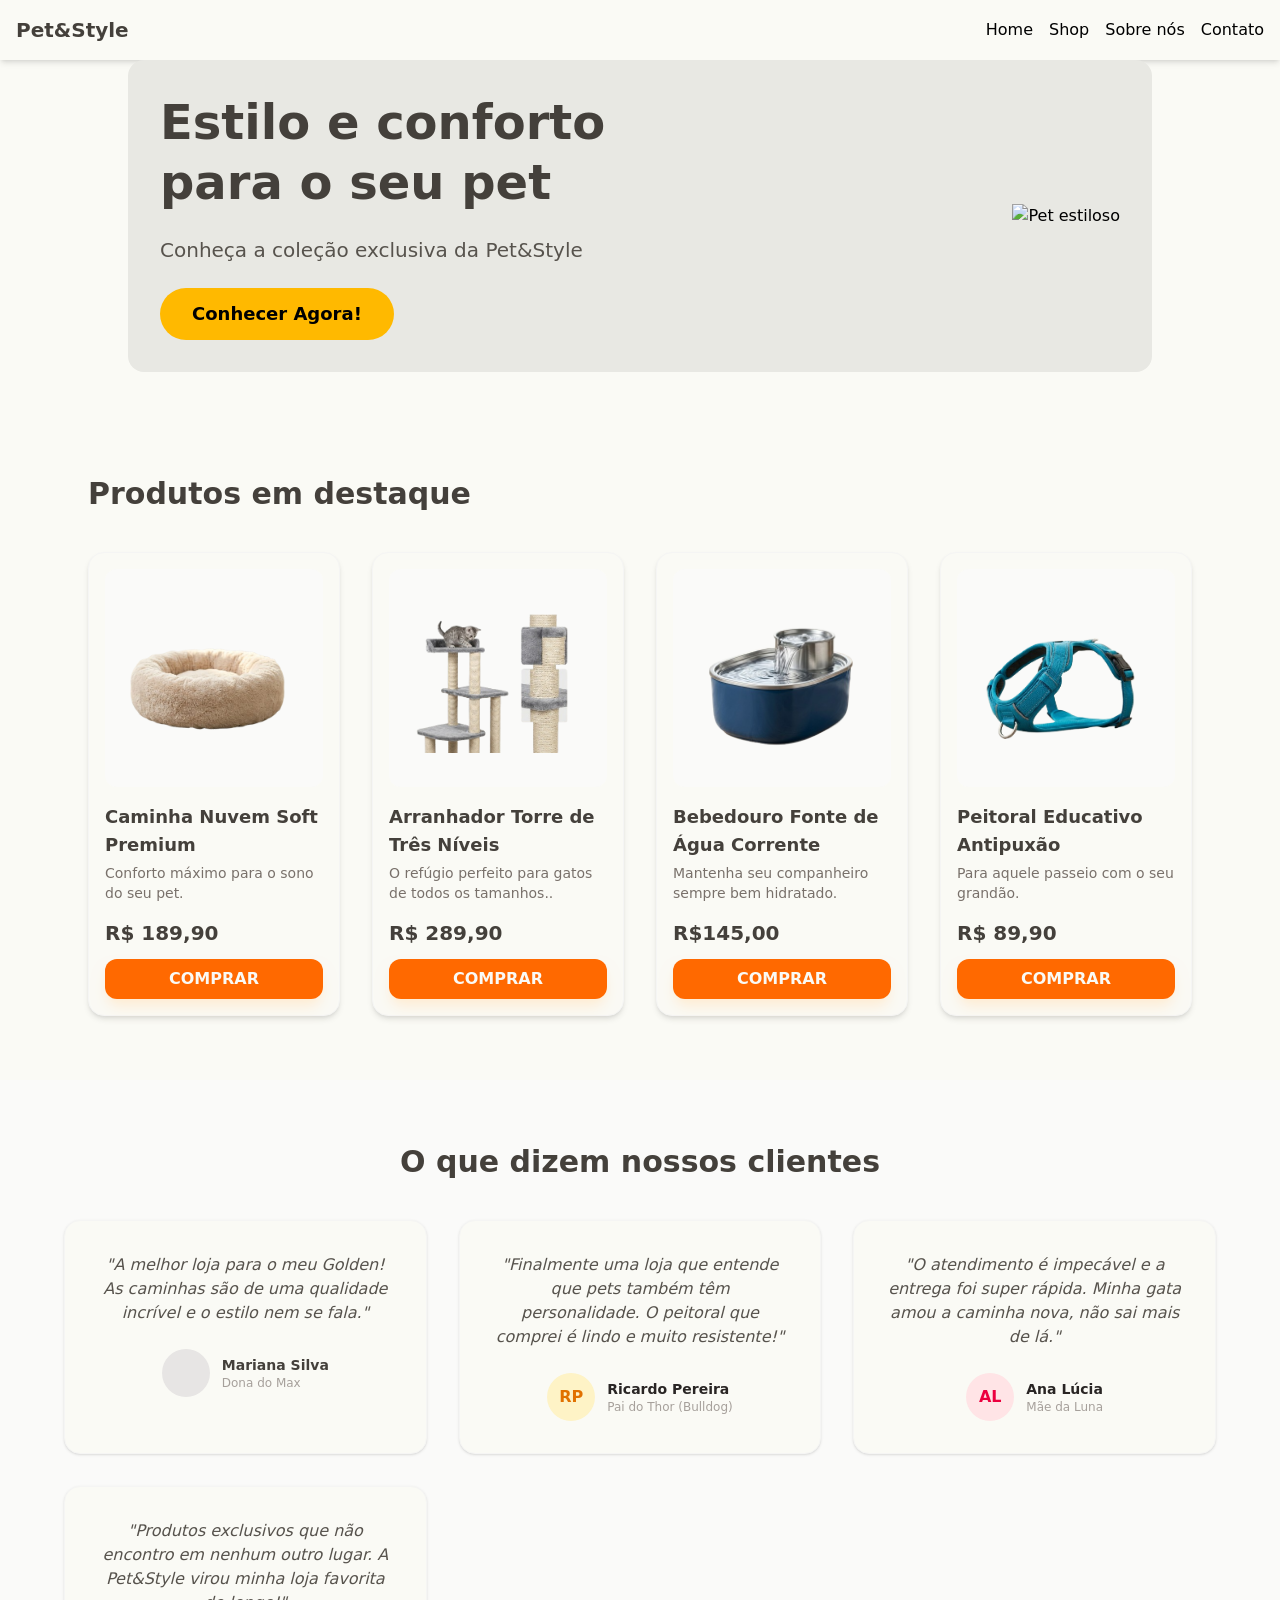
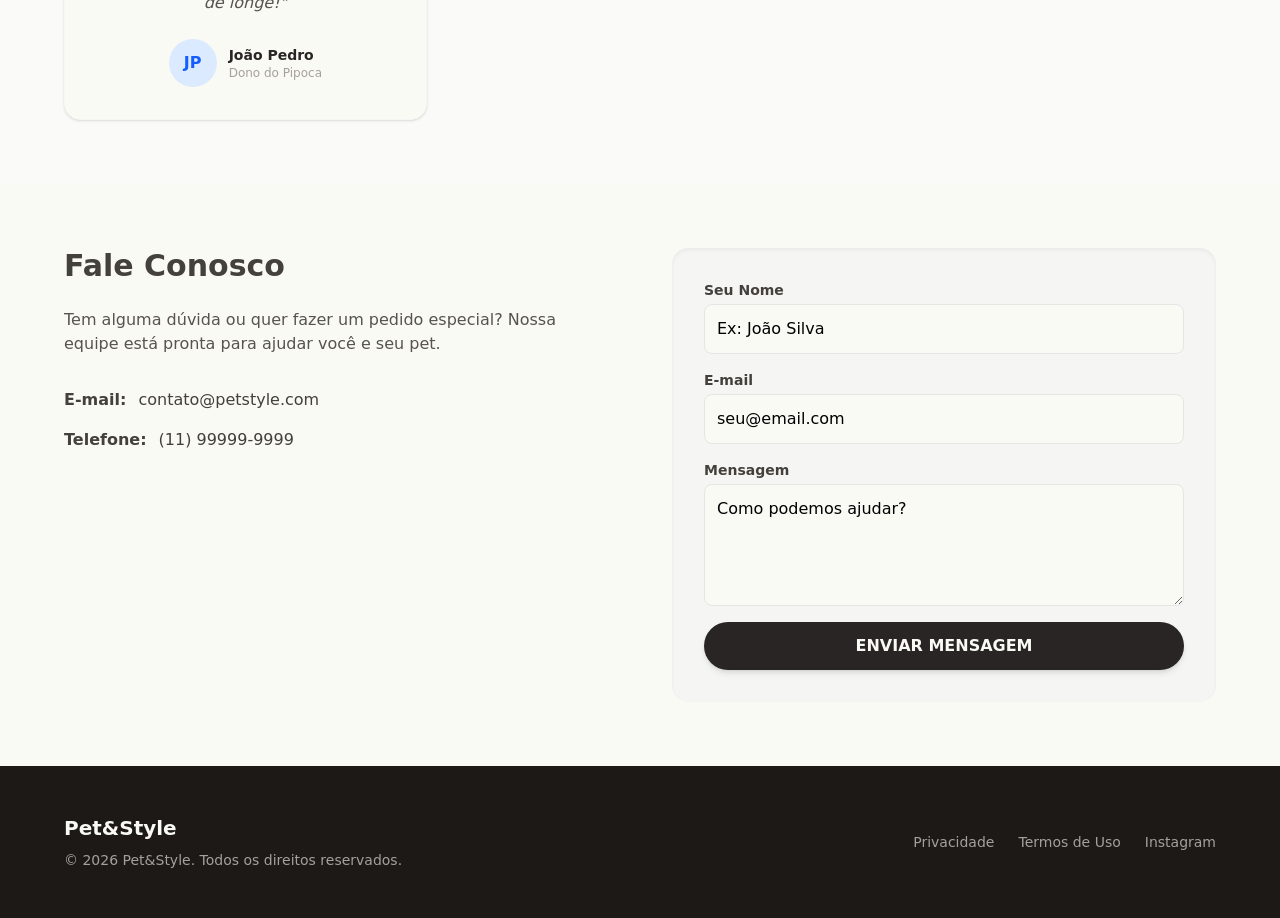
==== commit dab841f5: "DONE" ====
--- a/index.html
+++ b/index.html
@@ -3,7 +3,7 @@
   <head>
     <meta charset="UTF-8" />
     <meta name="viewport" content="width=device-width, initial-scale=1.0" />
-    <title>${1:Título da Página}</title>
+    <title>Pet&Style | Loja de Pets</title>
 
     <link rel="stylesheet" href="css/style.css" />
   </head>
@@ -29,7 +29,7 @@
       </nav>
     </header>
     <main id="main-content" tabindex="-1">
-      <section id="hero" class="grid-cols-2">
+      <section id="hero">
         <div
           id="container"
           class="bg-olive-200 grid grid-cols-1 md:grid-cols-2 gap-x-8 items-center max-w-5xl mx-auto p-8 rounded-2xl"
@@ -70,14 +70,14 @@
               class="bg-stone-50 rounded-xl mb-4 flex justify-center items-center aspect-square p-4"
             >
               <img
-                src="https://placehold.co/600x400"
+                src="img/prod-caminha-nobg.png"
                 alt="Caminha"
                 class="max-h-full object-contain"
               />
             </div>
 
             <div class="flex-grow">
-              <h3 class="font-bold text-stone-700 text-lg">Caminha Soft</h3>
+              <h3 class="font-bold text-stone-700 text-lg">Caminha Nuvem Soft Premium</h3>
               <p class="text-sm text-stone-500 mt-1">
                 Conforto máximo para o sono do seu pet.
               </p>
@@ -99,21 +99,21 @@
               class="bg-stone-50 rounded-xl mb-4 flex justify-center items-center aspect-square p-4"
             >
               <img
-                src="https://placehold.co/600x400"
-                alt="Caminha"
+                src="img/prod-arvore-nobg.png"
+                alt="Arranhador"
                 class="max-h-full object-contain"
               />
             </div>
 
             <div class="flex-grow">
-              <h3 class="font-bold text-stone-700 text-lg">Caminha Soft</h3>
+              <h3 class="font-bold text-stone-700 text-lg">Arranhador Torre de Três Níveis</h3>
               <p class="text-sm text-stone-500 mt-1">
-                Conforto máximo para o sono do seu pet.
+                O refúgio perfeito para gatos de todos os tamanhos..
               </p>
             </div>
 
             <div class="mt-4">
-              <span class="text-xl font-black text-stone-700">R$ 189,90</span>
+              <span class="text-xl font-black text-stone-700">R$ 289,90</span>
               <button
                 class="w-full mt-3 bg-orange-500 text-white py-2 rounded-xl font-bold hover:bg-orange-600 transition shadow-lg shadow-orange-100"
               >
@@ -128,21 +128,21 @@
               class="bg-stone-50 rounded-xl mb-4 flex justify-center items-center aspect-square p-4"
             >
               <img
-                src="https://placehold.co/600x400"
-                alt="Caminha"
+                src="img/prod-bebedor-nobg.png"
+                alt="Bebedouro"
                 class="max-h-full object-contain"
               />
             </div>
 
             <div class="flex-grow">
-              <h3 class="font-bold text-stone-700 text-lg">Caminha Soft</h3>
+              <h3 class="font-bold text-stone-700 text-lg">Bebedouro Fonte de Água Corrente</h3>
               <p class="text-sm text-stone-500 mt-1">
-                Conforto máximo para o sono do seu pet.
+                Mantenha seu companheiro sempre bem hidratado.
               </p>
             </div>
 
             <div class="mt-4">
-              <span class="text-xl font-black text-stone-700">R$ 189,90</span>
+              <span class="text-xl font-black text-stone-700">R$145,00</span>
               <button
                 class="w-full mt-3 bg-orange-500 text-white py-2 rounded-xl font-bold hover:bg-orange-600 transition shadow-lg shadow-orange-100"
               >
@@ -157,21 +157,21 @@
               class="bg-stone-50 rounded-xl mb-4 flex justify-center items-center aspect-square p-4"
             >
               <img
-                src="https://placehold.co/600x400"
-                alt="Caminha"
+                src="img/prod-peitera-nobg.png"
+                alt="Peitoral"
                 class="max-h-full object-contain"
               />
             </div>
 
             <div class="flex-grow">
-              <h3 class="font-bold text-stone-700 text-lg">Caminha Soft</h3>
+              <h3 class="font-bold text-stone-700 text-lg">Peitoral Educativo Antipuxão</h3>
               <p class="text-sm text-stone-500 mt-1">
-                Conforto máximo para o sono do seu pet.
+                Para aquele passeio com o seu grandão.
               </p>
             </div>
 
             <div class="mt-4">
-              <span class="text-xl font-black text-stone-700">R$ 189,90</span>
+              <span class="text-xl font-black text-stone-700">R$ 89,90</span>
               <button
                 class="w-full mt-3 bg-orange-500 text-white py-2 rounded-xl font-bold hover:bg-orange-600 transition shadow-lg shadow-orange-100"
               >
